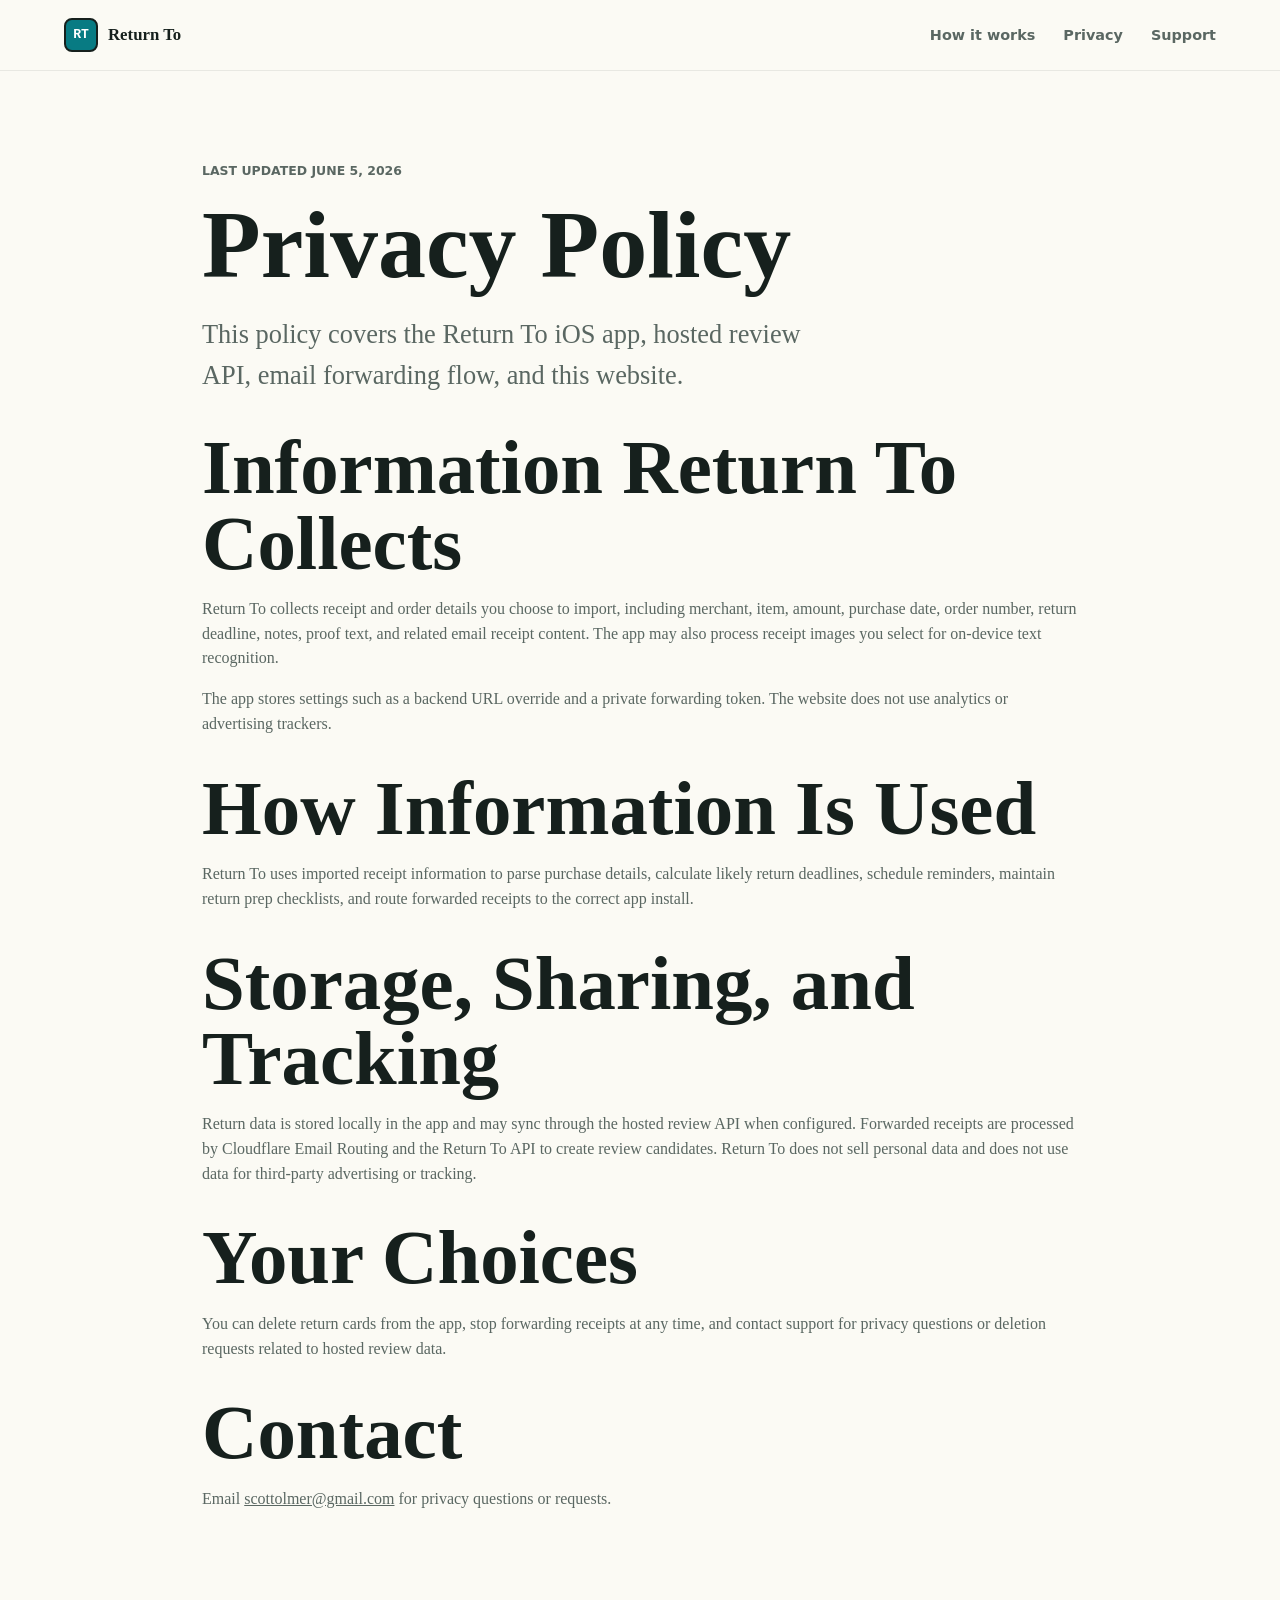
==== privacy/index.html @ c23cc42e "Add Return To GitHub Pages site" ====
<!doctype html>
<html lang="en">
  <head>
    <meta charset="utf-8">
    <meta name="viewport" content="width=device-width, initial-scale=1">
    <title>Privacy Policy - Return To</title>
    <meta name="description" content="Return To privacy policy for App Store Connect.">
    <link rel="canonical" href="https://scottolmer.github.io/return-to-site/privacy/">
    <link rel="stylesheet" href="../styles.css">
  </head>
  <body>
    <header class="site-header">
      <a class="brand" href="../">
        <span class="brand-mark">RT</span>
        <span>Return To</span>
      </a>
      <nav class="site-nav" aria-label="Primary navigation">
        <a href="../#how">How it works</a>
        <a href="../#privacy">Privacy</a>
        <a href="../support/">Support</a>
      </nav>
    </header>

    <main class="legal-page">
      <p class="eyebrow">Last updated June 5, 2026</p>
      <h1>Privacy Policy</h1>
      <p class="lede">This policy covers the Return To iOS app, hosted review API, email forwarding flow, and this website.</p>

      <section>
        <h2>Information Return To Collects</h2>
        <p>Return To collects receipt and order details you choose to import, including merchant, item, amount, purchase date, order number, return deadline, notes, proof text, and related email receipt content. The app may also process receipt images you select for on-device text recognition.</p>
        <p>The app stores settings such as a backend URL override and a private forwarding token. The website does not use analytics or advertising trackers.</p>
      </section>

      <section>
        <h2>How Information Is Used</h2>
        <p>Return To uses imported receipt information to parse purchase details, calculate likely return deadlines, schedule reminders, maintain return prep checklists, and route forwarded receipts to the correct app install.</p>
      </section>

      <section>
        <h2>Storage, Sharing, and Tracking</h2>
        <p>Return data is stored locally in the app and may sync through the hosted review API when configured. Forwarded receipts are processed by Cloudflare Email Routing and the Return To API to create review candidates. Return To does not sell personal data and does not use data for third-party advertising or tracking.</p>
      </section>

      <section>
        <h2>Your Choices</h2>
        <p>You can delete return cards from the app, stop forwarding receipts at any time, and contact support for privacy questions or deletion requests related to hosted review data.</p>
      </section>

      <section>
        <h2>Contact</h2>
        <p>Email <a href="mailto:scottolmer@gmail.com">scottolmer@gmail.com</a> for privacy questions or requests.</p>
      </section>
    </main>
  </body>
</html>
---- styles.css ----
:root {
  color-scheme: light;
  --ink: #16201d;
  --muted: #5a6762;
  --paper: #fbfaf4;
  --mist: #e8f2ed;
  --line: #cfd9d3;
  --teal: #087b83;
  --green: #18724f;
  --amber: #c68a1b;
  --coral: #c55438;
  --white: #ffffff;
  --shadow: 0 18px 45px rgba(22, 32, 29, 0.14);
}

* {
  box-sizing: border-box;
}

html {
  scroll-behavior: smooth;
}

body {
  margin: 0;
  background: var(--paper);
  color: var(--ink);
  font-family: Georgia, "Times New Roman", serif;
  line-height: 1.55;
}

a {
  color: inherit;
}

.site-header {
  position: sticky;
  top: 0;
  z-index: 10;
  display: flex;
  align-items: center;
  justify-content: space-between;
  gap: 24px;
  padding: 18px clamp(20px, 5vw, 70px);
  border-bottom: 1px solid rgba(22, 32, 29, 0.08);
  background: rgba(251, 250, 244, 0.88);
  backdrop-filter: blur(14px);
}

.brand {
  display: inline-flex;
  align-items: center;
  gap: 10px;
  text-decoration: none;
  font-weight: 800;
  font-size: 1.05rem;
}

.brand-mark {
  display: grid;
  place-items: center;
  width: 34px;
  height: 34px;
  border: 2px solid var(--ink);
  border-radius: 8px;
  background: var(--teal);
  color: var(--white);
  font-family: ui-monospace, SFMono-Regular, Menlo, Consolas, monospace;
  font-size: 0.82rem;
}

.site-nav {
  display: flex;
  align-items: center;
  gap: clamp(14px, 3vw, 28px);
  color: var(--muted);
  font-family: ui-sans-serif, system-ui, -apple-system, BlinkMacSystemFont, "Segoe UI", sans-serif;
  font-size: 0.9rem;
  font-weight: 700;
}

.site-nav a {
  text-decoration: none;
}

.site-nav a:hover,
.site-nav a:focus-visible {
  color: var(--teal);
}

.hero {
  min-height: 86vh;
  display: grid;
  align-items: center;
  padding: clamp(72px, 10vw, 130px) clamp(22px, 6vw, 82px) clamp(44px, 7vw, 82px);
  background:
    linear-gradient(90deg, rgba(251, 250, 244, 0.98) 0%, rgba(251, 250, 244, 0.88) 44%, rgba(251, 250, 244, 0.30) 74%, rgba(251, 250, 244, 0.84) 100%),
    url("assets/share-import.jpg") right center / min(52vw, 520px) auto no-repeat,
    var(--mist);
}

.hero-copy {
  width: min(690px, 100%);
}

.eyebrow {
  margin: 0 0 18px;
  color: var(--teal);
  font-family: ui-sans-serif, system-ui, -apple-system, BlinkMacSystemFont, "Segoe UI", sans-serif;
  font-size: 0.78rem;
  font-weight: 900;
  text-transform: uppercase;
}

h1,
h2,
h3 {
  margin: 0;
  line-height: 0.98;
}

h1 {
  max-width: 10ch;
  font-size: clamp(4.2rem, 16vw, 11.5rem);
  font-weight: 900;
}

h2 {
  font-size: clamp(2.2rem, 6vw, 5rem);
  font-weight: 900;
}

h3 {
  font-size: clamp(1.25rem, 2vw, 1.65rem);
}

.lede {
  max-width: 650px;
  margin: 22px 0 0;
  color: var(--muted);
  font-size: clamp(1.15rem, 2.2vw, 1.65rem);
}

.hero-actions {
  display: flex;
  flex-wrap: wrap;
  gap: 12px;
  margin-top: 34px;
}

.button {
  display: inline-flex;
  align-items: center;
  justify-content: center;
  min-height: 46px;
  padding: 12px 18px;
  border: 2px solid var(--ink);
  border-radius: 8px;
  background: var(--ink);
  color: var(--white);
  font-family: ui-sans-serif, system-ui, -apple-system, BlinkMacSystemFont, "Segoe UI", sans-serif;
  font-weight: 900;
  text-decoration: none;
  box-shadow: 6px 6px 0 var(--amber);
  transition: transform 160ms ease, box-shadow 160ms ease;
}

.button.secondary {
  background: var(--white);
  color: var(--ink);
  box-shadow: 6px 6px 0 var(--teal);
}

.button:hover,
.button:focus-visible {
  transform: translate(2px, 2px);
  box-shadow: 3px 3px 0 var(--amber);
}

.button.secondary:hover,
.button.secondary:focus-visible {
  box-shadow: 3px 3px 0 var(--teal);
}

.band {
  padding: clamp(58px, 8vw, 98px) clamp(22px, 6vw, 82px);
}

.band.mist {
  background: var(--mist);
  border-top: 1px solid var(--line);
  border-bottom: 1px solid var(--line);
}

.section-head {
  display: grid;
  grid-template-columns: minmax(0, 0.9fr) minmax(260px, 0.7fr);
  gap: clamp(24px, 5vw, 70px);
  align-items: end;
  margin-bottom: 38px;
}

.section-head p {
  margin: 0;
  color: var(--muted);
  font-size: 1.12rem;
}

.steps {
  display: grid;
  grid-template-columns: repeat(4, minmax(0, 1fr));
  gap: 14px;
}

.step,
.policy-panel,
.support-panel,
.fact {
  border: 2px solid var(--ink);
  border-radius: 8px;
  background: var(--white);
  box-shadow: var(--shadow);
}

.step {
  min-height: 240px;
  padding: 22px;
}

.step-number {
  display: inline-grid;
  place-items: center;
  width: 42px;
  height: 42px;
  margin-bottom: 24px;
  border-radius: 8px;
  background: var(--ink);
  color: var(--white);
  font-family: ui-monospace, SFMono-Regular, Menlo, Consolas, monospace;
  font-weight: 900;
}

.step p,
.fact p {
  margin: 12px 0 0;
  color: var(--muted);
}

.proof-grid {
  display: grid;
  grid-template-columns: minmax(280px, 0.76fr) minmax(280px, 1fr);
  gap: clamp(24px, 5vw, 62px);
  align-items: center;
}

.screenshot {
  overflow: hidden;
  width: min(380px, 100%);
  margin-inline: auto;
  border: 2px solid var(--ink);
  border-radius: 8px;
  background: var(--ink);
  box-shadow: 18px 18px 0 rgba(8, 123, 131, 0.26);
}

.screenshot img {
  display: block;
  width: 100%;
  height: auto;
}

.facts {
  display: grid;
  gap: 14px;
  margin-top: 28px;
}

.fact {
  padding: 20px;
}

.policy-panel,
.support-panel {
  padding: clamp(24px, 4vw, 42px);
}

.policy-panel p,
.support-panel p,
.policy-panel li,
.support-panel li {
  color: var(--muted);
}

.policy-grid {
  display: grid;
  grid-template-columns: repeat(2, minmax(0, 1fr));
  gap: 18px;
}

.policy-panel ul,
.support-panel ul {
  margin: 16px 0 0;
  padding-left: 20px;
}

.anchor-card {
  margin-top: 18px;
  padding: 18px;
  border: 1px solid var(--line);
  border-radius: 8px;
  background: var(--paper);
  font-family: ui-sans-serif, system-ui, -apple-system, BlinkMacSystemFont, "Segoe UI", sans-serif;
}

.footer {
  display: flex;
  justify-content: space-between;
  gap: 22px;
  padding: 34px clamp(22px, 6vw, 82px);
  color: var(--muted);
  border-top: 1px solid var(--line);
  font-family: ui-sans-serif, system-ui, -apple-system, BlinkMacSystemFont, "Segoe UI", sans-serif;
  font-size: 0.9rem;
}

.legal-page {
  max-width: 920px;
  margin: 0 auto;
  padding: clamp(50px, 8vw, 90px) 22px;
}

.legal-page h1 {
  max-width: none;
  font-size: clamp(3rem, 8vw, 6rem);
}

.legal-page section {
  margin-top: 34px;
}

.legal-page p,
.legal-page li {
  color: var(--muted);
}

@media (max-width: 920px) {
  .hero {
    min-height: auto;
    padding-top: 68px;
    background:
      linear-gradient(180deg, rgba(251, 250, 244, 0.96), rgba(251, 250, 244, 0.84)),
      url("assets/share-import.jpg") right 58% / 280px auto no-repeat,
      var(--mist);
  }

  .site-header,
  .footer {
    align-items: flex-start;
    flex-direction: column;
  }

  .section-head,
  .proof-grid,
  .policy-grid {
    grid-template-columns: 1fr;
  }

  .steps {
    grid-template-columns: repeat(2, minmax(0, 1fr));
  }
}

@media (max-width: 620px) {
  .site-nav {
    width: 100%;
    justify-content: space-between;
    gap: 10px;
    font-size: 0.82rem;
  }

  .steps {
    grid-template-columns: 1fr;
  }

  .hero {
    background:
      linear-gradient(180deg, rgba(251, 250, 244, 0.98), rgba(251, 250, 244, 0.88)),
      var(--mist);
  }
}
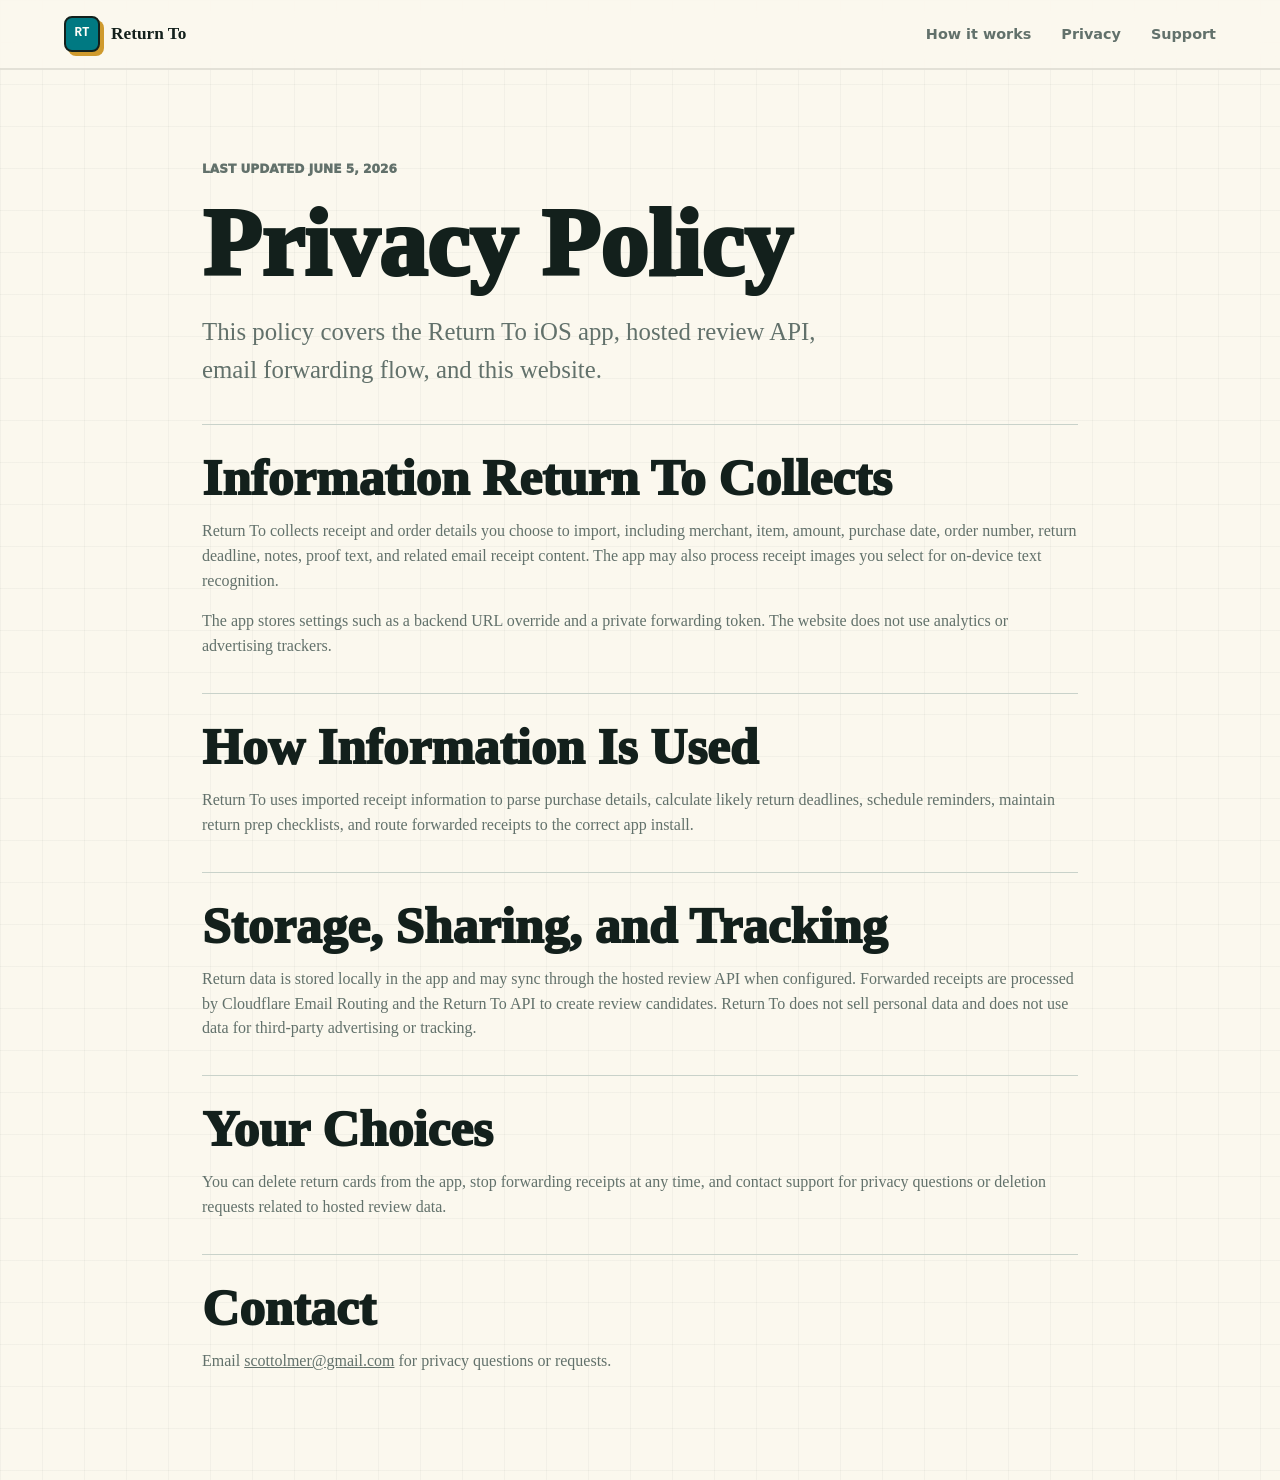
==== commit b8ee597f: "Use returnto.app canonical URLs" ====
--- a/privacy/index.html
+++ b/privacy/index.html
@@ -5,7 +5,7 @@
     <meta name="viewport" content="width=device-width, initial-scale=1">
     <title>Privacy Policy - Return To</title>
     <meta name="description" content="Return To privacy policy for App Store Connect.">
-    <link rel="canonical" href="https://scottolmer.github.io/return-to-site/privacy/">
+    <link rel="canonical" href="https://returnto.app/privacy/">
     <link rel="stylesheet" href="../styles.css">
   </head>
   <body>
--- a/styles.css
+++ b/styles.css
@@ -1,16 +1,20 @@
 :root {
   color-scheme: light;
-  --ink: #16201d;
-  --muted: #5a6762;
-  --paper: #fbfaf4;
-  --mist: #e8f2ed;
-  --line: #cfd9d3;
-  --teal: #087b83;
-  --green: #18724f;
-  --amber: #c68a1b;
-  --coral: #c55438;
-  --white: #ffffff;
-  --shadow: 0 18px 45px rgba(22, 32, 29, 0.14);
+  --ink: #13201c;
+  --muted: #62716b;
+  --paper: #fbf8ee;
+  --paper-2: #f2efe3;
+  --mist: #deeee8;
+  --line: #c9d2ca;
+  --teal: #007982;
+  --teal-dark: #075a61;
+  --green: #1e7254;
+  --amber: #cf9a2d;
+  --coral: #c75639;
+  --white: #fffdf7;
+  --shadow: 0 24px 60px rgba(19, 32, 28, 0.16);
+  --sans: ui-sans-serif, system-ui, -apple-system, BlinkMacSystemFont, "Segoe UI", sans-serif;
+  --serif: Georgia, "Times New Roman", serif;
 }
 
 * {
@@ -23,10 +27,14 @@
 
 body {
   margin: 0;
-  background: var(--paper);
   color: var(--ink);
-  font-family: Georgia, "Times New Roman", serif;
+  font-family: var(--serif);
   line-height: 1.55;
+  background:
+    linear-gradient(rgba(19, 32, 28, 0.035) 1px, transparent 1px),
+    linear-gradient(90deg, rgba(19, 32, 28, 0.035) 1px, transparent 1px),
+    var(--paper);
+  background-size: 42px 42px;
 }
 
 a {
@@ -41,74 +49,127 @@
   align-items: center;
   justify-content: space-between;
   gap: 24px;
-  padding: 18px clamp(20px, 5vw, 70px);
-  border-bottom: 1px solid rgba(22, 32, 29, 0.08);
-  background: rgba(251, 250, 244, 0.88);
-  backdrop-filter: blur(14px);
+  padding: 16px clamp(20px, 5vw, 70px);
+  border-bottom: 2px solid rgba(19, 32, 28, 0.1);
+  background: rgba(251, 248, 238, 0.9);
+  backdrop-filter: blur(16px);
 }
 
 .brand {
   display: inline-flex;
   align-items: center;
-  gap: 10px;
+  gap: 11px;
+  color: var(--ink);
+  font-weight: 900;
+  font-size: 1.08rem;
   text-decoration: none;
-  font-weight: 800;
-  font-size: 1.05rem;
 }
 
 .brand-mark {
   display: grid;
   place-items: center;
-  width: 34px;
-  height: 34px;
+  width: 36px;
+  height: 36px;
   border: 2px solid var(--ink);
   border-radius: 8px;
   background: var(--teal);
   color: var(--white);
+  box-shadow: 4px 4px 0 var(--amber);
   font-family: ui-monospace, SFMono-Regular, Menlo, Consolas, monospace;
-  font-size: 0.82rem;
+  font-size: 0.78rem;
+  font-weight: 900;
 }
 
 .site-nav {
   display: flex;
   align-items: center;
-  gap: clamp(14px, 3vw, 28px);
-  color: var(--muted);
-  font-family: ui-sans-serif, system-ui, -apple-system, BlinkMacSystemFont, "Segoe UI", sans-serif;
+  gap: clamp(14px, 3vw, 30px);
+  color: var(--muted);
+  font-family: var(--sans);
   font-size: 0.9rem;
-  font-weight: 700;
+  font-weight: 800;
 }
 
 .site-nav a {
+  position: relative;
   text-decoration: none;
+}
+
+.site-nav a::after {
+  position: absolute;
+  left: 0;
+  bottom: -6px;
+  width: 0;
+  height: 2px;
+  background: var(--teal);
+  content: "";
+  transition: width 160ms ease;
 }
 
 .site-nav a:hover,
 .site-nav a:focus-visible {
-  color: var(--teal);
+  color: var(--ink);
+}
+
+.site-nav a:hover::after,
+.site-nav a:focus-visible::after {
+  width: 100%;
 }
 
 .hero {
+  position: relative;
   min-height: 86vh;
   display: grid;
+  grid-template-columns: minmax(0, 1.03fr) minmax(320px, 0.72fr);
+  gap: clamp(28px, 5vw, 74px);
   align-items: center;
-  padding: clamp(72px, 10vw, 130px) clamp(22px, 6vw, 82px) clamp(44px, 7vw, 82px);
-  background:
-    linear-gradient(90deg, rgba(251, 250, 244, 0.98) 0%, rgba(251, 250, 244, 0.88) 44%, rgba(251, 250, 244, 0.30) 74%, rgba(251, 250, 244, 0.84) 100%),
-    url("assets/share-import.jpg") right center / min(52vw, 520px) auto no-repeat,
-    var(--mist);
-}
-
-.hero-copy {
-  width: min(690px, 100%);
+  overflow: hidden;
+  padding: clamp(58px, 9vw, 118px) clamp(22px, 6vw, 82px) clamp(42px, 7vw, 76px);
+  border-bottom: 2px solid rgba(19, 32, 28, 0.1);
+}
+
+.hero::before {
+  position: absolute;
+  inset: 8% -10% auto auto;
+  width: min(54vw, 740px);
+  height: min(54vw, 740px);
+  border: 2px solid rgba(0, 121, 130, 0.2);
+  border-radius: 50%;
+  background: radial-gradient(circle, rgba(0, 121, 130, 0.14), rgba(0, 121, 130, 0) 62%);
+  content: "";
+}
+
+.hero-copy,
+.hero-visual {
+  position: relative;
+  z-index: 1;
+}
+
+.hero-kicker {
+  display: flex;
+  flex-wrap: wrap;
+  gap: 8px;
+  margin-bottom: 22px;
+  font-family: var(--sans);
+  font-size: 0.74rem;
+  font-weight: 900;
+  text-transform: uppercase;
+}
+
+.hero-kicker span {
+  padding: 7px 10px;
+  border: 1px solid rgba(19, 32, 28, 0.22);
+  border-radius: 999px;
+  background: rgba(255, 253, 247, 0.78);
 }
 
 .eyebrow {
   margin: 0 0 18px;
-  color: var(--teal);
-  font-family: ui-sans-serif, system-ui, -apple-system, BlinkMacSystemFont, "Segoe UI", sans-serif;
-  font-size: 0.78rem;
-  font-weight: 900;
+  color: var(--teal-dark);
+  font-family: var(--sans);
+  font-size: 0.76rem;
+  font-weight: 950;
+  letter-spacing: 0;
   text-transform: uppercase;
 }
 
@@ -120,25 +181,25 @@
 }
 
 h1 {
-  max-width: 10ch;
-  font-size: clamp(4.2rem, 16vw, 11.5rem);
-  font-weight: 900;
+  max-width: 9ch;
+  font-size: clamp(4.4rem, 14vw, 10.8rem);
+  font-weight: 950;
 }
 
 h2 {
-  font-size: clamp(2.2rem, 6vw, 5rem);
-  font-weight: 900;
+  font-size: clamp(2.35rem, 5.8vw, 5rem);
+  font-weight: 950;
 }
 
 h3 {
-  font-size: clamp(1.25rem, 2vw, 1.65rem);
+  font-size: clamp(1.22rem, 2vw, 1.6rem);
 }
 
 .lede {
-  max-width: 650px;
+  max-width: 670px;
   margin: 22px 0 0;
   color: var(--muted);
-  font-size: clamp(1.15rem, 2.2vw, 1.65rem);
+  font-size: clamp(1.14rem, 2.05vw, 1.55rem);
 }
 
 .hero-actions {
@@ -152,16 +213,16 @@
   display: inline-flex;
   align-items: center;
   justify-content: center;
-  min-height: 46px;
+  min-height: 48px;
   padding: 12px 18px;
   border: 2px solid var(--ink);
   border-radius: 8px;
   background: var(--ink);
   color: var(--white);
-  font-family: ui-sans-serif, system-ui, -apple-system, BlinkMacSystemFont, "Segoe UI", sans-serif;
-  font-weight: 900;
+  box-shadow: 6px 6px 0 var(--amber);
+  font-family: var(--sans);
+  font-weight: 950;
   text-decoration: none;
-  box-shadow: 6px 6px 0 var(--amber);
   transition: transform 160ms ease, box-shadow 160ms ease;
 }
 
@@ -182,19 +243,88 @@
   box-shadow: 3px 3px 0 var(--teal);
 }
 
+.hero-stats {
+  display: grid;
+  grid-template-columns: repeat(3, minmax(0, 1fr));
+  gap: 10px;
+  width: min(620px, 100%);
+  margin: 42px 0 0;
+}
+
+.hero-stats div {
+  padding: 16px;
+  border: 1px solid rgba(19, 32, 28, 0.14);
+  border-radius: 8px;
+  background: rgba(255, 253, 247, 0.72);
+}
+
+.hero-stats dt {
+  font-family: var(--sans);
+  font-size: 1.65rem;
+  font-weight: 950;
+}
+
+.hero-stats dd {
+  margin: 2px 0 0;
+  color: var(--muted);
+  font-family: var(--sans);
+  font-size: 0.83rem;
+  font-weight: 750;
+}
+
+.hero-visual {
+  display: grid;
+  justify-items: center;
+  gap: 16px;
+}
+
+.device-frame {
+  width: min(365px, 100%);
+  overflow: hidden;
+  border: 2px solid var(--ink);
+  border-radius: 8px;
+  background: var(--ink);
+  box-shadow: 18px 18px 0 rgba(0, 121, 130, 0.24), -10px -10px 0 rgba(207, 154, 45, 0.36);
+}
+
+.device-frame img {
+  display: block;
+  width: 100%;
+  height: auto;
+}
+
+.receipt-strip {
+  display: flex;
+  align-items: center;
+  justify-content: space-between;
+  gap: 12px;
+  width: min(410px, 100%);
+  padding: 14px 16px;
+  border: 2px solid var(--ink);
+  border-radius: 8px;
+  background: var(--white);
+  box-shadow: 8px 8px 0 rgba(19, 32, 28, 0.12);
+  font-family: var(--sans);
+  font-size: 0.88rem;
+}
+
+.receipt-strip strong {
+  color: var(--teal-dark);
+}
+
 .band {
-  padding: clamp(58px, 8vw, 98px) clamp(22px, 6vw, 82px);
+  padding: clamp(58px, 8vw, 104px) clamp(22px, 6vw, 82px);
 }
 
 .band.mist {
-  background: var(--mist);
-  border-top: 1px solid var(--line);
-  border-bottom: 1px solid var(--line);
+  background: linear-gradient(135deg, var(--mist), #edf5ef);
+  border-top: 2px solid rgba(19, 32, 28, 0.1);
+  border-bottom: 2px solid rgba(19, 32, 28, 0.1);
 }
 
 .section-head {
   display: grid;
-  grid-template-columns: minmax(0, 0.9fr) minmax(260px, 0.7fr);
+  grid-template-columns: minmax(0, 0.92fr) minmax(260px, 0.64fr);
   gap: clamp(24px, 5vw, 70px);
   align-items: end;
   margin-bottom: 38px;
@@ -215,7 +345,8 @@
 .step,
 .policy-panel,
 .support-panel,
-.fact {
+.fact,
+.deadline-rail li {
   border: 2px solid var(--ink);
   border-radius: 8px;
   background: var(--white);
@@ -223,8 +354,22 @@
 }
 
 .step {
-  min-height: 240px;
+  position: relative;
+  min-height: 250px;
   padding: 22px;
+  overflow: hidden;
+}
+
+.step::after {
+  position: absolute;
+  right: -34px;
+  bottom: -38px;
+  color: rgba(0, 121, 130, 0.08);
+  font-family: var(--sans);
+  font-size: 9rem;
+  font-weight: 950;
+  line-height: 1;
+  content: attr(data-step);
 }
 
 .step-number {
@@ -232,7 +377,7 @@
   place-items: center;
   width: 42px;
   height: 42px;
-  margin-bottom: 24px;
+  margin-bottom: 22px;
   border-radius: 8px;
   background: var(--ink);
   color: var(--white);
@@ -240,33 +385,57 @@
   font-weight: 900;
 }
 
+.step-label {
+  float: right;
+  color: var(--teal-dark);
+  font-family: var(--sans);
+  font-size: 0.72rem;
+  font-weight: 950;
+  text-transform: uppercase;
+}
+
 .step p,
-.fact p {
+.fact p,
+.deadline-rail p {
   margin: 12px 0 0;
   color: var(--muted);
 }
 
 .proof-grid {
   display: grid;
-  grid-template-columns: minmax(280px, 0.76fr) minmax(280px, 1fr);
+  grid-template-columns: minmax(280px, 0.74fr) minmax(280px, 1fr);
   gap: clamp(24px, 5vw, 62px);
   align-items: center;
 }
 
-.screenshot {
-  overflow: hidden;
-  width: min(380px, 100%);
-  margin-inline: auto;
-  border: 2px solid var(--ink);
+.deadline-rail {
+  display: grid;
+  gap: 14px;
+  margin: 0;
+  padding: 0;
+  list-style: none;
+}
+
+.deadline-rail li {
+  position: relative;
+  padding: 22px 22px 22px 92px;
+}
+
+.rail-date {
+  position: absolute;
+  top: 20px;
+  left: 18px;
+  display: grid;
+  place-items: center;
+  width: 54px;
+  min-height: 54px;
   border-radius: 8px;
   background: var(--ink);
-  box-shadow: 18px 18px 0 rgba(8, 123, 131, 0.26);
-}
-
-.screenshot img {
-  display: block;
-  width: 100%;
-  height: auto;
+  color: var(--white);
+  font-family: var(--sans);
+  font-size: 0.74rem;
+  font-weight: 950;
+  text-align: center;
 }
 
 .facts {
@@ -277,6 +446,24 @@
 
 .fact {
   padding: 20px;
+}
+
+.policy-summary {
+  display: flex;
+  flex-wrap: wrap;
+  gap: 10px;
+  margin-bottom: 18px;
+}
+
+.policy-summary span {
+  padding: 10px 12px;
+  border: 1px solid rgba(19, 32, 28, 0.16);
+  border-radius: 999px;
+  background: var(--mist);
+  color: var(--teal-dark);
+  font-family: var(--sans);
+  font-size: 0.84rem;
+  font-weight: 900;
 }
 
 .policy-panel,
@@ -284,10 +471,10 @@
   padding: clamp(24px, 4vw, 42px);
 }
 
+.policy-panel li,
+.support-panel li,
 .policy-panel p,
-.support-panel p,
-.policy-panel li,
-.support-panel li {
+.support-panel p {
   color: var(--muted);
 }
 
@@ -303,13 +490,25 @@
   padding-left: 20px;
 }
 
+.support-panel {
+  display: grid;
+  grid-template-columns: minmax(0, 0.75fr) minmax(0, 1fr);
+  gap: 30px;
+}
+
+.support-panel .anchor-card {
+  grid-column: 1 / -1;
+}
+
 .anchor-card {
   margin-top: 18px;
   padding: 18px;
   border: 1px solid var(--line);
   border-radius: 8px;
   background: var(--paper);
-  font-family: ui-sans-serif, system-ui, -apple-system, BlinkMacSystemFont, "Segoe UI", sans-serif;
+  font-family: var(--sans);
+  font-size: 0.94rem;
+  overflow-wrap: anywhere;
 }
 
 .footer {
@@ -319,7 +518,7 @@
   padding: 34px clamp(22px, 6vw, 82px);
   color: var(--muted);
   border-top: 1px solid var(--line);
-  font-family: ui-sans-serif, system-ui, -apple-system, BlinkMacSystemFont, "Segoe UI", sans-serif;
+  font-family: var(--sans);
   font-size: 0.9rem;
 }
 
@@ -334,8 +533,14 @@
   font-size: clamp(3rem, 8vw, 6rem);
 }
 
+.legal-page h2 {
+  font-size: clamp(1.8rem, 4vw, 3.2rem);
+}
+
 .legal-page section {
   margin-top: 34px;
+  padding-top: 28px;
+  border-top: 1px solid var(--line);
 }
 
 .legal-page p,
@@ -343,34 +548,39 @@
   color: var(--muted);
 }
 
-@media (max-width: 920px) {
+@media (max-width: 980px) {
   .hero {
+    grid-template-columns: 1fr;
     min-height: auto;
-    padding-top: 68px;
-    background:
-      linear-gradient(180deg, rgba(251, 250, 244, 0.96), rgba(251, 250, 244, 0.84)),
-      url("assets/share-import.jpg") right 58% / 280px auto no-repeat,
-      var(--mist);
-  }
-
+  }
+
+  .hero-visual {
+    justify-items: start;
+  }
+
+  .device-frame {
+    width: min(330px, 100%);
+  }
+
+  .section-head,
+  .proof-grid,
+  .policy-grid,
+  .support-panel {
+    grid-template-columns: 1fr;
+  }
+
+  .steps {
+    grid-template-columns: repeat(2, minmax(0, 1fr));
+  }
+}
+
+@media (max-width: 620px) {
   .site-header,
   .footer {
     align-items: flex-start;
     flex-direction: column;
   }
 
-  .section-head,
-  .proof-grid,
-  .policy-grid {
-    grid-template-columns: 1fr;
-  }
-
-  .steps {
-    grid-template-columns: repeat(2, minmax(0, 1fr));
-  }
-}
-
-@media (max-width: 620px) {
   .site-nav {
     width: 100%;
     justify-content: space-between;
@@ -378,13 +588,21 @@
     font-size: 0.82rem;
   }
 
+  h1 {
+    font-size: clamp(4rem, 20vw, 5.8rem);
+  }
+
+  .hero-stats,
   .steps {
     grid-template-columns: 1fr;
   }
 
-  .hero {
-    background:
-      linear-gradient(180deg, rgba(251, 250, 244, 0.98), rgba(251, 250, 244, 0.88)),
-      var(--mist);
-  }
-}
+  .hero-visual {
+    display: none;
+  }
+
+  .deadline-rail li {
+    padding-left: 22px;
+    padding-top: 86px;
+  }
+}
